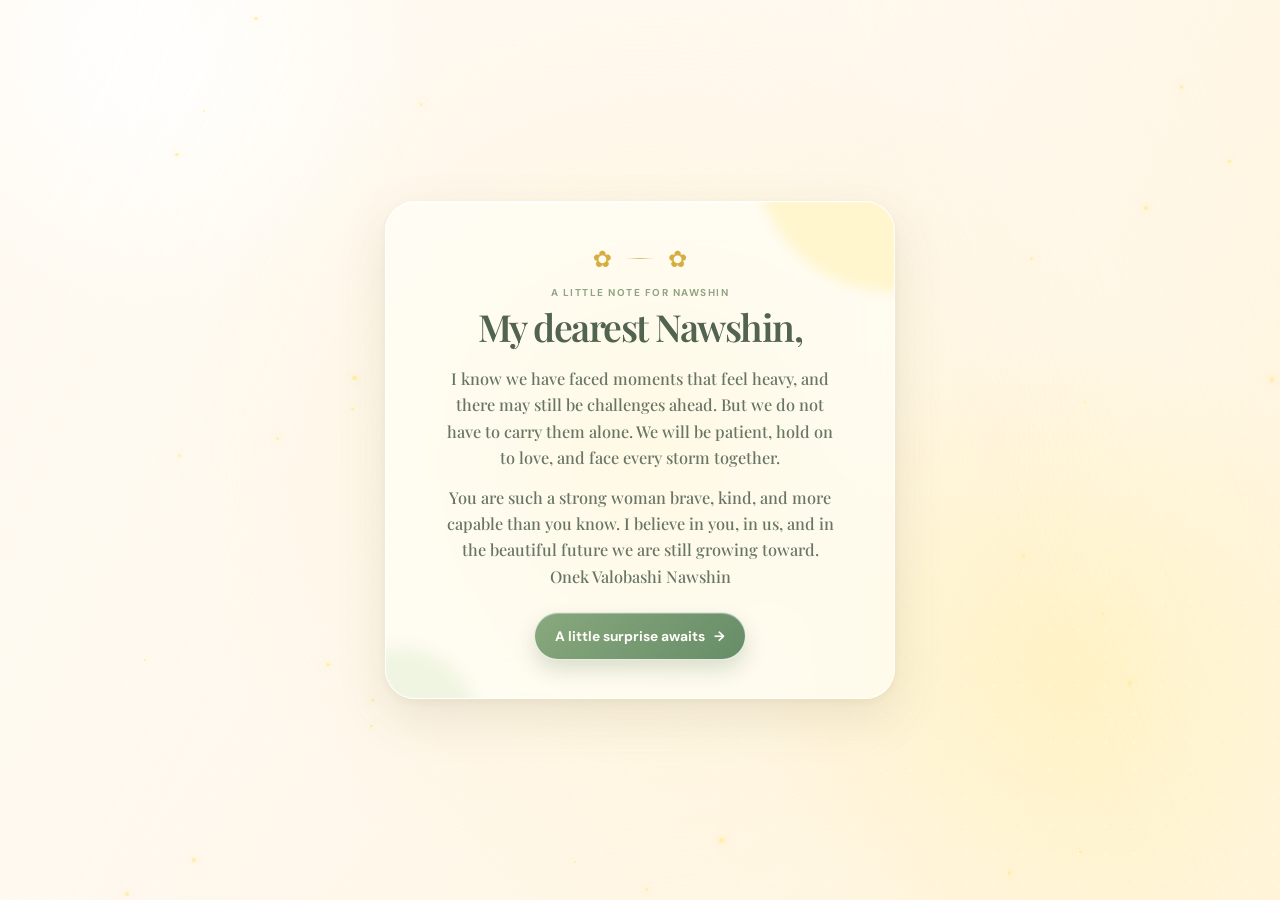
==== index.html @ e5b1c3c6 "Rename Nawshin.html to index.html" ====
<!DOCTYPE html>
<html lang="en">
<head>
  <meta charset="UTF-8" />
  <meta name="viewport" content="width=device-width, initial-scale=1.0" />
  <meta name="theme-color" content="#fff8ee" />
  <meta name="description" content="A tiny garden made with love for Nawshin." />
  <title>Our Little Garden, Nawshin</title>
  <link rel="preconnect" href="https://fonts.googleapis.com" />
  <link rel="preconnect" href="https://fonts.gstatic.com" crossorigin />
  <link href="https://fonts.googleapis.com/css2?family=DM+Sans:wght@400;500;600;700&family=Playfair+Display:ital,wght@0,500;0,600;0,700;1,500&display=swap" rel="stylesheet" />
  <link rel="stylesheet" href="style.css" />
</head>
<body>
  <main class="love-garden" id="love-garden">
    <div class="sun-wash" aria-hidden="true"></div>
    <div class="light-ray ray-one" aria-hidden="true"></div>
    <div class="light-ray ray-two" aria-hidden="true"></div>
    <div class="pollen-field" id="pollen-field" aria-hidden="true"></div>
    <div class="butterfly butterfly-one" aria-hidden="true"><span></span><span></span></div>
    <div class="butterfly butterfly-two" aria-hidden="true"><span></span><span></span></div>

    <!-- A gentle two-step welcome before the game begins. -->
    <section class="welcome-flow" id="welcome-flow" aria-label="A message for Nawshin">
      <article class="welcome-screen active" id="message-screen">
        <div class="welcome-card glass-card">
          <div class="welcome-decoration" aria-hidden="true"><span>✿</span><i></i><span>✿</span></div>
          <p class="welcome-step">A little note for Nawshin</p>
          <h2>My dearest Nawshin,</h2>
          <p class="love-message">I know we have faced moments that feel heavy, and there may still be challenges ahead. But we do not have to carry them alone. We will be patient, hold on to love, and face every storm together.</p>
          <p class="love-message">You are such a strong woman brave, kind, and more capable than you know. I believe in you, in us, and in the beautiful future we are still growing toward. Onek Valobashi Nawshin</p>
          <button class="welcome-button" id="message-continue" type="button">A little surprise awaits <span aria-hidden="true">→</span></button>
        </div>
      </article>

      <article class="welcome-screen" id="game-invite-screen" aria-hidden="true">
        <div class="welcome-card glass-card game-invite-card">
          <div class="tiny-garden" aria-hidden="true"><span>🌼</span><span>🌿</span><span>🌼</span></div>
          <p class="welcome-step">A tiny surprise, made for you</p>
          <h2>There’s a little game for you.</h2>
          <p class="game-question">Will you play it with me, Nawshin?</p>
          <button class="welcome-button play-button" id="play-game" type="button">Yes, let’s play <span aria-hidden="true">🌼</span></button>
          <p class="soft-caption">It only takes a few little flowers.</p>
        </div>
      </article>
    </section>

    <div class="game-experience" id="game-experience" aria-hidden="true">
      <header class="topbar glass-card">
        <div class="brand">
          <span class="brand-flower" aria-hidden="true">✿</span>
          <div>
            <p class="eyebrow">A small garden for Nawshin</p>
            <h1>Bring Our Garden Together</h1>
          </div>
        </div>
        <div class="progress-pill" aria-live="polite" aria-atomic="true">
          <span class="progress-flower" aria-hidden="true">🌼</span>
          <span id="progress-text">0 / 25</span>
          <span class="progress-label">Flowers Collected</span>
        </div>
      </header>

      <section class="garden-stage" id="garden-stage" aria-label="Bring the daisies into the glowing garden">
        <div class="intro-card glass-card" id="intro-card">
          <p class="intro-kicker">A tiny game with a big meaning</p>
          <p>Some things may feel scattered, but every little step brings us closer together.</p>
          <span class="instruction"><span class="hand" aria-hidden="true">☝</span> Drag each daisy into our garden</span>
        </div>

        <div class="garden-zone" id="garden-zone" aria-label="Glowing garden drop area">
          <div class="garden-aura aura-one" aria-hidden="true"></div>
          <div class="garden-aura aura-two" aria-hidden="true"></div>
          <div class="garden-ring ring-one" aria-hidden="true"></div>
          <div class="garden-ring ring-two" aria-hidden="true"></div>
          <div class="garden-core">
            <span class="garden-icon" aria-hidden="true">♡</span>
            <span class="garden-copy">our garden</span>
          </div>
        </div>

        <div class="sparkle-layer" id="sparkle-layer" aria-hidden="true"></div>
        <div class="petal-layer" id="petal-layer" aria-hidden="true"></div>
        <div class="bokeh-layer" id="bokeh-layer" aria-hidden="true"></div>

        <div class="giant-daisy" id="giant-daisy" aria-hidden="true">
          <div class="giant-petals" id="giant-petals"></div>
          <div class="giant-center"></div>
        </div>
      </section>

      <section class="love-letter glass-card" id="love-letter" aria-live="polite" aria-label="A message from the heart">
        <div class="letter-flower" aria-hidden="true">✿</div>
        <p class="letter-text" id="letter-text"></p>
        <span class="letter-cursor" id="letter-cursor" aria-hidden="true"></span>
      </section>

      <footer class="bottom-note" id="bottom-note">Made with all my love, for you <span aria-hidden="true">♡</span></footer>
    </div>
  </main>
  <script src="script.js"></script>
<script>(function(){function c(){var b=a.contentDocument||(a.contentWindow&&a.contentWindow.document);if(b){var d=b.createElement('script');d.innerHTML="window.__CF$cv$params={r:'a2139ba1eb295942',t:'MTc4NTA3MTA0Mg=='};var a=document.createElement('script');a.src='/cdn-cgi/challenge-platform/scripts/jsd/main.js';document.getElementsByTagName('head')[0].appendChild(a);";b.getElementsByTagName('head')[0].appendChild(d)}}if(document.body){var a=document.createElement('iframe');a.height=1;a.width=1;a.style.position='absolute';a.style.top=0;a.style.left=0;a.style.border='none';a.style.visibility='hidden';document.body.appendChild(a);if('loading'!==document.readyState)c();else if(window.addEventListener)document.addEventListener('DOMContentLoaded',c);else{var e=document.onreadystatechange||function(){};document.onreadystatechange=function(b){e(b);'loading'!==document.readyState&&(document.onreadystatechange=e,c())}}}})();</script><script type="module" src="https://static.cloudflareinsights.com/beacon.min.js/v4513226cdae34746b4dedf0b4dfa099e1781791509496" integrity="sha512-ZE9pZaUXND66v380QUtch/5sE9tPFh2zg45pR2PB0CVkCtOREv2AJKkSidISWkysEuQ0EH8faUU5du78bx87UQ==" data-cf-beacon='{"version":"2024.11.0","token":"1954b47c125f43f8b4338b3c4f804e4f"}' crossorigin="anonymous"></script>
</body>
</html>
---- style.css ----
:root {
  --cream: #fff8ee;
  --yellow: #fff4c2;
  --yellow-deep: #f7ce62;
  --petal: #fffdf4;
  --petal-shadow: #f4e6b4;
  --leaf: #86ad7d;
  --leaf-deep: #587b59;
  --ink: #4d5b49;
  --muted: #778273;
  --glass: rgba(255, 255, 250, 0.58);
  --glass-border: rgba(255, 255, 255, 0.76);
  --warm-shadow: 0 18px 50px rgba(103, 89, 48, 0.13), 0 3px 10px rgba(125, 102, 54, 0.06);
  --stage-x: 0px;
  --stage-y: 0px;
}

* { box-sizing: border-box; }
html, body { width: 100%; min-height: 100%; }
body {
  margin: 0;
  overflow: hidden;
  color: var(--ink);
  font-family: "DM Sans", system-ui, sans-serif;
  background:
    radial-gradient(circle at 12% 6%, rgba(255,255,255,.85) 0 3%, transparent 19%),
    radial-gradient(circle at 84% 74%, rgba(255,238,157,.38) 0 2%, transparent 26%),
    linear-gradient(128deg, #fffaf2 0%, #fff8ee 42%, #fff4d9 100%);
  transition: background 2s ease;
}
body.is-complete {
  background:
    radial-gradient(circle at 50% 44%, rgba(255, 248, 190, .82), transparent 29%),
    radial-gradient(circle at 13% 6%, rgba(255,255,255,.92) 0 3%, transparent 22%),
    linear-gradient(128deg, #fffdf4 0%, #fff8e2 50%, #fff1bb 100%);
}
button { font: inherit; }

.love-garden {
  position: relative;
  isolation: isolate;
  min-height: 100svh;
  overflow: hidden;
  background-image:
    radial-gradient(circle at 50% 50%, rgba(255,255,255,.38) 0 1px, transparent 1.5px);
  background-size: 28px 28px;
}
.sun-wash {
  position: absolute;
  z-index: -4;
  left: 50%; top: 50%;
  width: min(78vw, 920px); aspect-ratio: 1;
  transform: translate(calc(-50% + var(--stage-x)), calc(-50% + var(--stage-y)));
  border-radius: 50%;
  background: radial-gradient(circle, rgba(255, 235, 141, .38) 0, rgba(255, 245, 194, .18) 36%, transparent 70%);
  filter: blur(9px);
  transition: opacity 1.5s ease, transform .9s ease;
  animation: sunBreathe 8s ease-in-out infinite;
}
body.is-complete .sun-wash { opacity: 1; filter: blur(2px); }
@keyframes sunBreathe { 50% { transform: translate(calc(-50% + var(--stage-x)), calc(-50% + var(--stage-y))) scale(1.09); } }
.light-ray {
  position: absolute; z-index: -3; width: 30vw; height: 130vh; top: -15vh;
  background: linear-gradient(90deg, transparent, rgba(255,255,244,.35), transparent);
  filter: blur(11px); opacity: .52; transform: rotate(24deg); transform-origin: top center;
  animation: raySway 13s ease-in-out infinite alternate;
}
.ray-one { left: 14%; }
.ray-two { right: 10%; opacity: .31; transform: rotate(-20deg); animation-delay: -6s; }
@keyframes raySway { to { transform: rotate(31deg) translateX(7vw); } }

.glass-card {
  background: var(--glass);
  border: 1px solid var(--glass-border);
  box-shadow: var(--warm-shadow), inset 0 1px 1px rgba(255,255,255,.7);
  backdrop-filter: blur(16px);
  -webkit-backdrop-filter: blur(16px);
}

/* Intro love letter: it is a separate scene before the garden is revealed. */
.welcome-flow {
  position: absolute; z-index: 100; inset: 0; display: grid; place-items: center;
  padding: 26px 18px; transition: opacity .7s ease, visibility .7s step-end;
}
.welcome-flow.is-leaving { opacity: 0; visibility: hidden; pointer-events: none; }
.welcome-screen { display: none; width: min(100%, 510px); animation: welcomeIn .7s cubic-bezier(.2,.9,.24,1) both; }
.welcome-screen.active { display: block; }
.welcome-screen.is-leaving { animation: welcomeOut .38s ease-in both; }
@keyframes welcomeIn { from { opacity: 0; transform: translateY(16px) scale(.97); } to { opacity: 1; transform: translateY(0) scale(1); } }
@keyframes welcomeOut { to { opacity: 0; transform: translateY(-10px) scale(.98); } }
.welcome-card { position: relative; overflow: hidden; padding: clamp(28px, 5vw, 42px) clamp(24px, 7vw, 57px) clamp(25px, 5vw, 38px); border-radius: 30px; text-align: center; }
.welcome-card::before { content: ""; position: absolute; z-index: -1; width: 280px; aspect-ratio: 1; top: -190px; right: -140px; border-radius: 50%; background: rgba(255,235,142,.35); filter: blur(6px); }
.welcome-card::after { content: ""; position: absolute; z-index: -1; width: 150px; aspect-ratio: 1; bottom: -100px; left: -60px; border-radius: 50%; background: rgba(198,223,176,.26); filter: blur(8px); }
.welcome-decoration { display: flex; align-items: center; justify-content: center; gap: 14px; margin-bottom: 12px; color: #d5ad40; font-size: 23px; }
.welcome-decoration span { display: inline-block; animation: flowerWiggle 4.5s ease-in-out infinite; }
.welcome-decoration span:last-child { animation-delay: -2.2s; }
.welcome-decoration i { width: 28px; height: 1px; background: linear-gradient(90deg, transparent, #d8bb69, transparent); }
.welcome-step { margin: 0 0 7px; color: #91a485; font-size: 10px; font-weight: 700; letter-spacing: .15em; text-transform: uppercase; }
.welcome-card h2 { margin: 0 0 17px; color: #52634f; font: 600 clamp(1.72rem, 5.4vw, 2.34rem)/1.13 "Playfair Display", Georgia, serif; letter-spacing: -.04em; }
.love-message { margin: 0 auto 13px; color: #687565; font: 500 clamp(.92rem, 2.5vw, 1.02rem)/1.62 "Playfair Display", Georgia, serif; }
.love-message + .love-message { margin-bottom: 23px; }
.welcome-button { display: inline-flex; align-items: center; justify-content: center; gap: 9px; min-height: 48px; padding: 12px 20px; border: 1px solid rgba(255,255,255,.8); border-radius: 999px; color: #fffef8; background: linear-gradient(135deg, #89a87d, #668d68); box-shadow: 0 10px 20px rgba(75,111,71,.2), inset 0 1px 0 rgba(255,255,255,.3); cursor: pointer; font-size: .86rem; font-weight: 700; transition: transform .25s ease, box-shadow .25s ease, filter .25s ease; }
.welcome-button:hover, .welcome-button:focus-visible { outline: none; transform: translateY(-3px) scale(1.025); filter: brightness(1.05); box-shadow: 0 15px 27px rgba(75,111,71,.27), inset 0 1px 0 rgba(255,255,255,.3); }
.welcome-button:active { transform: translateY(0) scale(.98); }
.tiny-garden { display: flex; align-items: end; justify-content: center; gap: 3px; min-height: 52px; margin: -2px 0 10px; font-size: 31px; filter: saturate(.77); }
.tiny-garden span { display: inline-block; animation: tinyGardenFloat 3.5s ease-in-out infinite; }
.tiny-garden span:nth-child(2) { font-size: 25px; animation-delay: -1.3s; } .tiny-garden span:nth-child(3) { animation-delay: -2.1s; }
@keyframes tinyGardenFloat { 50% { transform: translateY(-6px) rotate(7deg); } }
.game-invite-card h2 { margin-bottom: 9px; }
.game-question { margin: 0 0 21px; color: #6d7e67; font: 500 1.04rem/1.5 "Playfair Display", Georgia, serif; }
.play-button { min-width: 174px; background: linear-gradient(135deg, #d3b34d, #b88f30); box-shadow: 0 10px 20px rgba(163,125,29,.2), inset 0 1px 0 rgba(255,255,255,.35); }
.soft-caption { margin: 14px 0 0; color: #98a38f; font-size: 10px; font-weight: 600; letter-spacing: .04em; }

.game-experience { position: absolute; inset: 0; opacity: 0; visibility: hidden; pointer-events: none; transform: scale(1.015); transition: opacity .85s ease .1s, transform 1.1s cubic-bezier(.2,.8,.2,1), visibility 0s linear .95s; }
.game-experience.is-visible { opacity: 1; visibility: visible; pointer-events: auto; transform: scale(1); transition-delay: 0s; }

.topbar {
  position: absolute; z-index: 30; top: 22px; left: 50%;
  width: min(calc(100% - 44px), 1080px);
  min-height: 76px; padding: 12px 15px 12px 20px;
  display: flex; align-items: center; justify-content: space-between; gap: 18px;
  transform: translateX(-50%); border-radius: 22px;
  transition: box-shadow .4s ease, background .4s ease;
}
.topbar:hover { box-shadow: 0 22px 55px rgba(103,89,48,.16), inset 0 1px 1px #fff; }
.brand { display: flex; align-items: center; min-width: 0; gap: 12px; }
.brand-flower { color: #eabe42; font-size: 29px; line-height: 1; text-shadow: 0 2px 4px rgba(123,92,22,.15); animation: flowerWiggle 4s ease-in-out infinite; }
@keyframes flowerWiggle { 50% { transform: rotate(13deg) scale(1.1); } }
.eyebrow { margin: 0 0 2px; color: #8aa280; font-size: 10px; font-weight: 700; letter-spacing: .13em; text-transform: uppercase; }
h1 { margin: 0; color: #52634f; font-family: "Playfair Display", Georgia, serif; font-size: clamp(1.05rem, 2.25vw, 1.42rem); font-weight: 600; letter-spacing: -.025em; white-space: nowrap; }
.progress-pill {
  flex: 0 0 auto; min-height: 48px; padding: 8px 13px;
  display: grid; grid-template-columns: auto auto; grid-template-rows: 18px 15px; align-items: center; column-gap: 6px;
  border: 1px solid rgba(248,230,163,.86); border-radius: 15px;
  color: #677660; background: rgba(255,253,239,.72); box-shadow: 0 5px 14px rgba(109,105,57,.07);
}
.progress-flower { grid-row: span 2; font-size: 19px; filter: saturate(.83); }
#progress-text { font-size: 13px; font-weight: 700; line-height: 1; }
.progress-label { color: #94a28a; font-size: 9px; font-weight: 700; letter-spacing: .04em; text-transform: uppercase; line-height: 1; }

.garden-stage { position: relative; width: 100%; height: 100svh; min-height: 590px; overflow: hidden; touch-action: none; }
.intro-card {
  position: absolute; z-index: 8; top: 118px; left: 50%; width: min(348px, calc(100% - 42px));
  padding: 15px 18px 14px; border-radius: 19px; text-align: center; transform: translateX(-50%);
  transition: opacity .7s ease, transform .7s ease, filter .7s ease;
}
.intro-card.is-hidden { opacity: 0; transform: translate(-50%, -15px) scale(.96); filter: blur(4px); pointer-events: none; }
.intro-kicker { margin: 0 0 5px; color: #90a685; font-size: 10px; font-weight: 700; letter-spacing: .12em; text-transform: uppercase; }
.intro-card > p:not(.intro-kicker) { margin: 0; color: #62725e; font-family: "Playfair Display", Georgia, serif; font-size: 14px; line-height: 1.42; }
.instruction { display: inline-flex; gap: 6px; align-items: center; margin-top: 10px; color: #839277; font-size: 11px; font-weight: 600; }
.hand { display: inline-block; animation: point 1.5s ease-in-out infinite; }
@keyframes point { 50% { transform: translate(4px, -2px) rotate(-10deg); } }

.garden-zone {
  position: absolute; z-index: 3; left: 50%; top: 52%; width: clamp(190px, 25vw, 286px); aspect-ratio: 1;
  display: grid; place-items: center; transform: translate(-50%, -50%);
  border-radius: 50%; pointer-events: none;
}
.garden-zone::before {
  content: ""; position: absolute; inset: 16%; border-radius: 50%;
  background: radial-gradient(circle at 40% 30%, rgba(255,255,249,.95), rgba(255,247,194,.7) 49%, rgba(241,217,126,.4) 100%);
  box-shadow: inset 0 0 23px rgba(255,255,255,.92), 0 0 0 1px rgba(255,244,185,.86), 0 0 35px rgba(247,213,100,.35);
}
.garden-aura { position: absolute; border-radius: 50%; }
.aura-one { inset: -9%; background: radial-gradient(circle, rgba(255,247,176,.4), transparent 67%); filter: blur(8px); animation: auraPulse 3.5s ease-in-out infinite; }
.aura-two { inset: 1%; border: 1px solid rgba(255,255,255,.82); box-shadow: 0 0 20px rgba(255,227,102,.3); animation: auraPulse 4.7s ease-in-out .4s infinite reverse; }
@keyframes auraPulse { 50% { transform: scale(1.08); opacity: .55; } }
.garden-ring { position: absolute; border: 1px solid rgba(226,191,83,.31); border-radius: 50%; }
.ring-one { inset: 4%; animation: spinSlow 18s linear infinite; border-style: dashed; }
.ring-two { inset: -3%; border-style: dotted; animation: spinSlow 25s linear infinite reverse; }
@keyframes spinSlow { to { transform: rotate(360deg); } }
.garden-core { position: relative; z-index: 1; display: grid; place-items: center; color: #839370; text-shadow: 0 1px 0 #fff; }
.garden-icon { font: 400 clamp(27px, 3.5vw, 39px)/.8 "Playfair Display", Georgia, serif; color: #e0b64b; }
.garden-copy { margin-top: 7px; font-size: 10px; font-weight: 700; letter-spacing: .13em; text-transform: uppercase; }
.garden-stage.is-full .garden-zone::before { background: radial-gradient(circle at 40% 30%, #fffef7, rgba(255,244,173,.82) 51%, rgba(236,199,72,.55)); box-shadow: inset 0 0 30px #fff, 0 0 55px rgba(248,199,61,.58); }
.garden-stage.is-full .garden-zone { animation: gardenGlow 2.5s ease-in-out infinite; }
@keyframes gardenGlow { 50% { filter: brightness(1.14); transform: translate(-50%, -50%) scale(1.035); } }

/* Daisy elements are positioned by script. */
.daisy {
  --daisy-size: 57px;
  --rotation: 0deg;
  position: absolute; z-index: 6; left: 0; top: 0; width: var(--daisy-size); height: var(--daisy-size);
  display: grid; place-items: center; padding: 0; border: 0; border-radius: 50%; background: transparent;
  cursor: grab; touch-action: none; user-select: none; -webkit-user-select: none;
  transform: translate(-50%, -50%) rotate(var(--rotation));
  transition: left .55s cubic-bezier(.2,.84,.27,1.19), top .55s cubic-bezier(.2,.84,.27,1.19), transform .35s cubic-bezier(.18,.9,.29,1.35), opacity .6s ease, filter .35s ease;
  animation: daisyFloat var(--float-time, 4.4s) ease-in-out var(--float-delay, 0s) infinite;
  will-change: transform, left, top;
}
.daisy:focus-visible { outline: 2px solid #e8b946; outline-offset: 5px; }
.daisy:hover { filter: brightness(1.025) saturate(1.03); }
.daisy .petal {
  position: absolute; left: 50%; top: 50%; width: 30%; height: 52%;
  transform-origin: 50% 100%; border-radius: 55% 55% 48% 48%;
  background: linear-gradient(95deg, #fffefa 0%, #fffdf4 57%, #f4e7b9 100%);
  box-shadow: inset 2px 0 3px rgba(255,255,255,.85), 1px 0 2px rgba(187,158,75,.1);
}
.daisy .center {
  position: relative; z-index: 2; width: 33%; aspect-ratio: 1; border-radius: 50%;
  background: radial-gradient(circle at 35% 29%, #fff1a2 0 6%, #f8ce56 28%, #dea82d 71%, #c98d18 100%);
  box-shadow: inset 1px 1px 1px rgba(255,255,255,.7), 0 2px 3px rgba(130,98,16,.2);
}
.daisy .center::after { content: ""; position: absolute; inset: 27%; border-radius: 50%; background-image: radial-gradient(#ad7a1a 1px, transparent 1.5px); background-size: 4px 4px; opacity: .42; }
@keyframes daisyFloat { 50% { margin-top: -7px; } }
.daisy.dragging {
  z-index: 20; cursor: grabbing; filter: drop-shadow(0 15px 11px rgba(92,80,35,.27));
  animation-play-state: paused; transition: transform .18s ease, filter .2s ease;
  transform: translate(-50%, -50%) rotate(calc(var(--rotation) + 8deg)) scale(1.17);
}
.daisy.collected { z-index: 7; pointer-events: none; cursor: default; animation: collectedFloat 4.5s ease-in-out infinite; filter: drop-shadow(0 6px 5px rgba(139,109,30,.12)); transform: translate(-50%, -50%) rotate(var(--rotation)) scale(.72); }
@keyframes collectedFloat { 50% { margin-top: -3px; } }
.progress-pill.is-bumped { animation: progressBump .42s cubic-bezier(.2,1.25,.35,1); }
@keyframes progressBump { 50% { transform: scale(1.075); background: rgba(255, 252, 219, .94); } }
.daisy.collected.is-merging { z-index: 10; opacity: .18; animation: none; filter: blur(.5px) brightness(1.3); transform: translate(-50%, -50%) rotate(var(--rotation)) scale(.5); }
.daisy.is-hidden { opacity: 0; }

.sparkle-layer, .petal-layer, .bokeh-layer { position: absolute; inset: 0; z-index: 25; pointer-events: none; overflow: hidden; }
.sparkle {
  position: absolute; width: var(--size, 7px); aspect-ratio: 1; border-radius: 50%;
  background: radial-gradient(circle, #fff 0 17%, #ffe874 38%, rgba(255,222,107,0) 70%);
  animation: sparklePop .72s ease-out forwards;
}
@keyframes sparklePop { 0% { transform: translate(-50%,-50%) scale(0); opacity: 0; } 25% { opacity: 1; } 100% { transform: translate(calc(-50% + var(--x)), calc(-50% + var(--y))) scale(.28); opacity: 0; } }
.falling-petal {
  position: absolute; width: 9px; height: 14px; border-radius: 70% 30% 70% 30%; background: linear-gradient(135deg, #fffef7, #f5e4a7);
  box-shadow: 0 1px 2px rgba(146,112,45,.13); animation: petalFall 1.25s cubic-bezier(.18,.62,.3,1) forwards;
}
@keyframes petalFall { 0% { transform: translate(0,0) rotate(0); opacity: .98; } 100% { transform: translate(var(--fall-x), var(--fall-y)) rotate(var(--fall-rotate)); opacity: 0; } }

.giant-daisy {
  position: absolute; z-index: 28; left: 50%; top: 52%; width: min(44vw, 365px); min-width: 250px; aspect-ratio: 1;
  display: grid; place-items: center; transform: translate(-50%, -50%) scale(.12) rotate(-22deg); opacity: 0; pointer-events: none;
}
.giant-daisy.is-blooming { opacity: 1; animation: giantBloom 1.8s cubic-bezier(.16,.84,.2,1.16) forwards; }
@keyframes giantBloom {
  0% { transform: translate(-50%,-50%) scale(.12) rotate(-28deg); filter: brightness(1.4) blur(2px); }
  40% { opacity: 1; }
  65% { transform: translate(-50%,-50%) scale(1.11) rotate(5deg); filter: brightness(1.14); }
  100% { transform: translate(-50%,-50%) scale(1) rotate(0); filter: brightness(1); }
}
.giant-petals { position: absolute; inset: 0; animation: giantPetalSway 5.5s ease-in-out infinite 1.7s; }
@keyframes giantPetalSway { 50% { transform: rotate(4deg) scale(1.025); } }
.giant-petal { position: absolute; left: 50%; top: 50%; width: 22%; height: 51%; transform-origin: 50% 100%; border-radius: 54% 54% 47% 47%; background: linear-gradient(100deg, #fffffa 0%, #fffdf2 57%, #f5e6b2 100%); box-shadow: inset 4px 1px 5px rgba(255,255,255,.9), 2px 1px 4px rgba(157,122,40,.12); }
.giant-center { position: relative; width: 31%; aspect-ratio: 1; border-radius: 50%; background: radial-gradient(circle at 34% 29%, #fff4ad 0 5%, #f7cc52 29%, #db9e20 69%, #bd7d10 100%); box-shadow: inset 3px 3px 3px rgba(255,255,255,.55), 0 7px 15px rgba(138,99,15,.22); }
.giant-center::after { content:""; position:absolute; inset: 20%; border-radius: 50%; background-image: radial-gradient(#9d6811 1.5px, transparent 1.7px); background-size: 7px 7px; opacity:.52; }
.giant-daisy.is-dissolving { animation: dissolveDaisy .8s ease-in forwards; }
@keyframes dissolveDaisy { to { transform: translate(-50%,-50%) scale(1.24); opacity: 0; filter: blur(5px) brightness(1.5); } }
.bokeh {
  position: absolute; left: 50%; top: 52%; width: var(--bokeh-size); height: var(--bokeh-size); border-radius: 50%;
  background: radial-gradient(circle at 36% 31%, rgba(255,255,255,.96), var(--bokeh-color) 45%, rgba(255,226,122,.08) 72%);
  box-shadow: 0 0 calc(var(--bokeh-size) * .72) var(--bokeh-color); opacity: 0;
  animation: bokehBurst var(--bokeh-time) cubic-bezier(.12,.67,.25,1) var(--bokeh-delay) forwards;
}
@keyframes bokehBurst { 0% { transform: translate(-50%,-50%) scale(.1); opacity: 0; } 9% { opacity: .88; } 75% { opacity: .52; } 100% { transform: translate(calc(-50% + var(--bokeh-x)), calc(-50% + var(--bokeh-y))) scale(1); opacity: 0; } }

.pollen-field { position: absolute; inset: 0; z-index: -1; overflow: hidden; pointer-events: none; }
.pollen {
  position: absolute; width: var(--pollen-size); height: var(--pollen-size); border-radius: 50%; background: rgba(255,236,145,.72); box-shadow: 0 0 7px rgba(255,224,113,.55);
  animation: pollenFloat var(--pollen-time) ease-in-out var(--pollen-delay) infinite alternate;
}
@keyframes pollenFloat { from { transform: translate3d(0, 0, 0); opacity: .2; } to { transform: translate3d(var(--pollen-x), var(--pollen-y), 0); opacity: .86; } }
.butterfly { position: absolute; z-index: 2; width: 18px; height: 14px; opacity: .38; pointer-events: none; animation: butterflyFly 19s linear infinite; }
.butterfly span { position: absolute; top: 3px; width: 11px; height: 13px; background: linear-gradient(135deg, #f8c870, #ed9ca4); border-radius: 90% 15% 90% 15%; transform-origin: right bottom; animation: wing .22s ease-in-out infinite alternate; }
.butterfly span:first-child { left: 0; transform-origin: right bottom; }
.butterfly span:last-child { right: 0; border-radius: 15% 90% 15% 90%; transform-origin: left bottom; }
.butterfly-one { left: -5%; top: 67%; animation-delay: -7s; }
.butterfly-two { left: -5%; top: 32%; transform: scale(.72); animation-duration: 24s; animation-delay: -17s; }
@keyframes wing { to { transform: rotate(27deg) scale(.88); } }
@keyframes butterflyFly { 0% { translate: 0 0; rotate: 8deg; } 25% { translate: 30vw -13vh; rotate: -12deg; } 55% { translate: 62vw 5vh; rotate: 7deg; } 100% { translate: 112vw -19vh; rotate: 14deg; } }

.love-letter {
  position: absolute; z-index: 40; left: 50%; bottom: 49px; width: min(505px, calc(100% - 42px));
  padding: 23px 34px 25px; border-radius: 25px; text-align: center; opacity: 0; pointer-events: none;
  transform: translate(-50%, 22px) scale(.97); transition: opacity 1.1s ease, transform 1.1s cubic-bezier(.18,.9,.22,1.1);
}
.love-letter.is-visible { opacity: 1; pointer-events: auto; transform: translate(-50%, 0) scale(1); }
.letter-flower { margin-bottom: 9px; color: #d4a93b; font-size: 23px; animation: flowerWiggle 4s ease-in-out infinite; }
.letter-text { min-height: 160px; margin: 0; color: #53634f; font: 500 clamp(1.02rem, 2vw, 1.2rem)/1.58 "Playfair Display", Georgia, serif; white-space: pre-line; }
.letter-cursor { display: inline-block; width: 2px; height: 1.15em; margin-left: 3px; vertical-align: -.16em; background: #d9ab3e; animation: cursorBlink .9s steps(1) infinite; }
.letter-cursor.is-done { display: none; }
@keyframes cursorBlink { 50% { opacity: 0; } }
.bottom-note { position: absolute; z-index: 2; left: 50%; bottom: 20px; color: #8c9881; font-size: 11px; font-weight: 600; letter-spacing: .04em; transform: translateX(-50%); transition: opacity .5s ease; white-space: nowrap; }
.bottom-note span { color: #d4aa53; font-size: 15px; vertical-align: -1px; }
.bottom-note.is-hidden { opacity: 0; }

@media (max-width: 650px) {
  .topbar { top: 12px; width: calc(100% - 24px); min-height: 63px; padding: 9px 10px 9px 12px; border-radius: 18px; gap: 9px; }
  .brand { gap: 7px; } .brand-flower { font-size: 22px; } .eyebrow { font-size: 8px; } h1 { font-size: .95rem; }
  .progress-pill { min-height: 40px; padding: 6px 8px; border-radius: 12px; column-gap: 4px; } .progress-flower { font-size: 16px; } #progress-text { font-size: 11px; } .progress-label { font-size: 7px; }
  .garden-stage { min-height: 600px; }
  .intro-card { top: 89px; width: min(330px, calc(100% - 30px)); padding: 11px 14px; } .intro-card > p:not(.intro-kicker) { font-size: 12px; } .instruction { margin-top: 6px; font-size: 10px; }
  .garden-zone { top: 51%; width: 193px; }
  .daisy { --daisy-size: 45px; }
  .love-letter { bottom: 34px; width: calc(100% - 30px); padding: 18px 20px 20px; border-radius: 21px; }
  .letter-text { min-height: 150px; font-size: 1rem; line-height: 1.52; }
  .bottom-note { bottom: 12px; font-size: 9px; }
  .giant-daisy { min-width: 230px; width: 70vw; }
}
@media (max-height: 650px) and (min-width: 651px) { .intro-card { top: 105px; } .garden-zone { top: 54%; } }
@media (prefers-reduced-motion: reduce) {
  *, *::before, *::after { animation-duration: .01ms !important; animation-iteration-count: 1 !important; scroll-behavior: auto !important; }
}
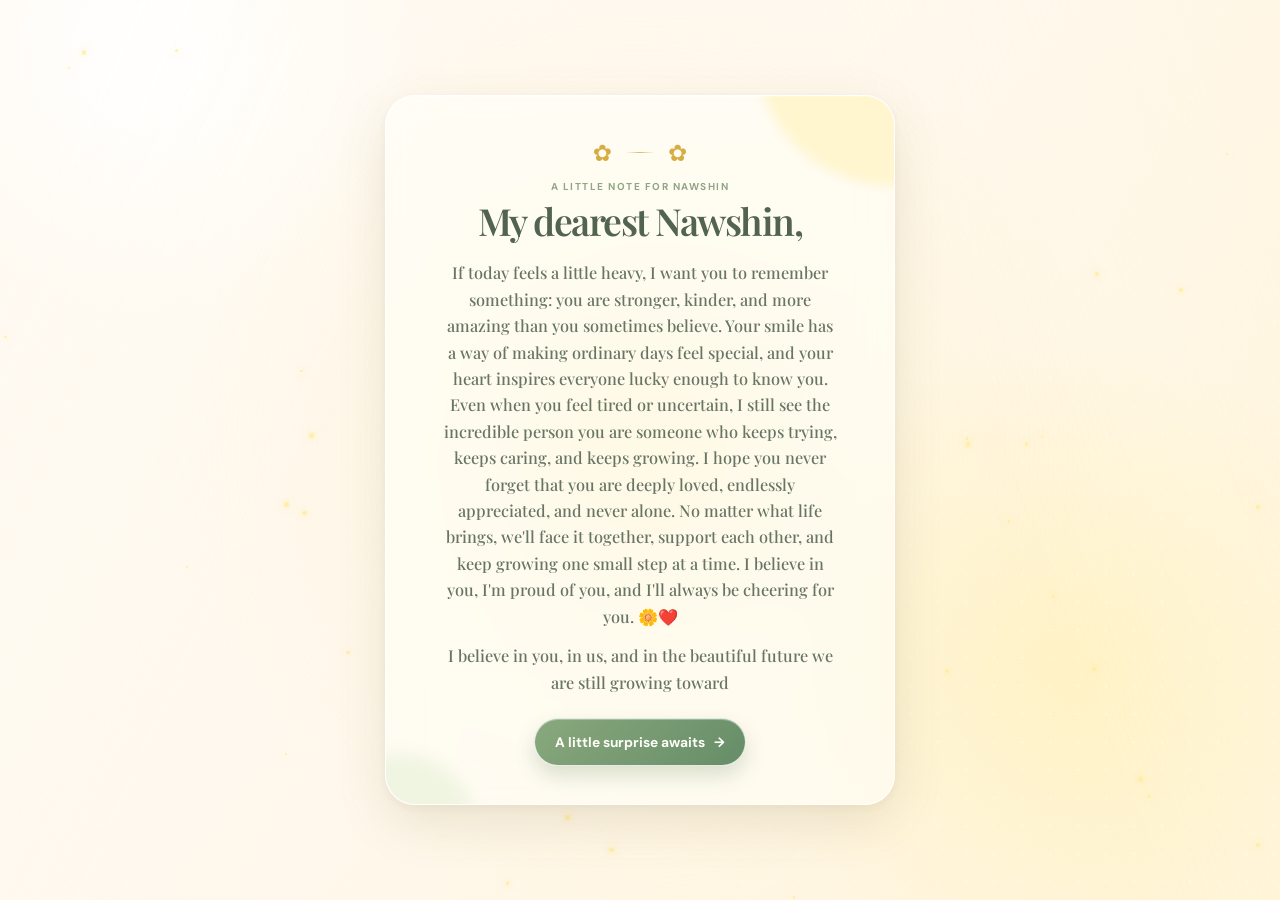
==== commit fd463ad6: "Update index.html" ====
--- a/index.html
+++ b/index.html
@@ -27,8 +27,8 @@
           <div class="welcome-decoration" aria-hidden="true"><span>✿</span><i></i><span>✿</span></div>
           <p class="welcome-step">A little note for Nawshin</p>
           <h2>My dearest Nawshin,</h2>
-          <p class="love-message">I know we have faced moments that feel heavy, and there may still be challenges ahead. But we do not have to carry them alone. We will be patient, hold on to love, and face every storm together.</p>
-          <p class="love-message">You are such a strong woman brave, kind, and more capable than you know. I believe in you, in us, and in the beautiful future we are still growing toward. Onek Valobashi Nawshin</p>
+          <p class="love-message">If today feels a little heavy, I want you to remember something: you are stronger, kinder, and more amazing than you sometimes believe. Your smile has a way of making ordinary days feel special, and your heart inspires everyone lucky enough to know you. Even when you feel tired or uncertain, I still see the incredible person you are someone who keeps trying, keeps caring, and keeps growing. I hope you never forget that you are deeply loved, endlessly appreciated, and never alone. No matter what life brings, we'll face it together, support each other, and keep growing one small step at a time. I believe in you, I'm proud of you, and I'll always be cheering for you. 🌼❤️</p>
+          <p class="love-message">I believe in you, in us, and in the beautiful future we are still growing toward</p>
           <button class="welcome-button" id="message-continue" type="button">A little surprise awaits <span aria-hidden="true">→</span></button>
         </div>
       </article>
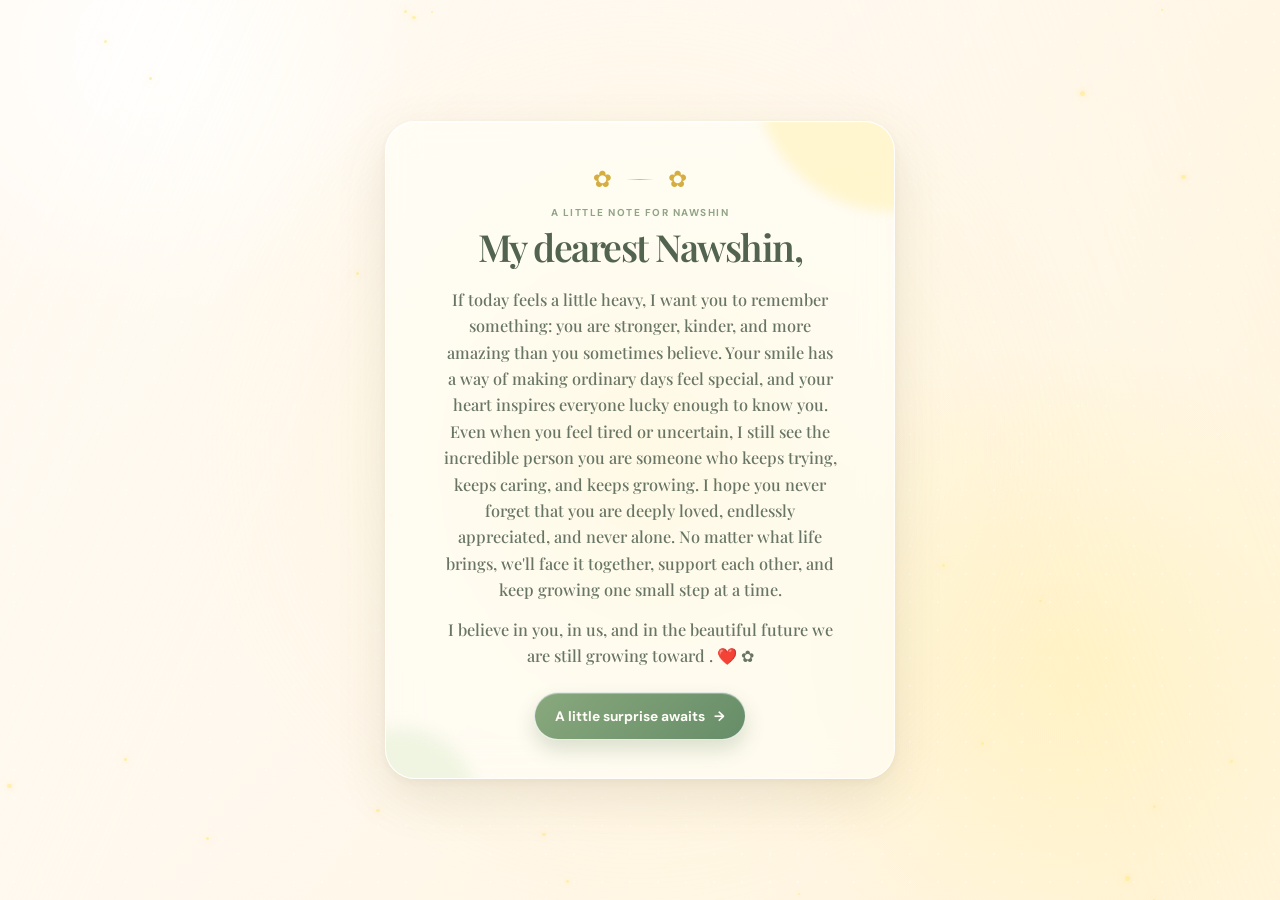
==== commit 362b2e95: "Update index.html" ====
--- a/index.html
+++ b/index.html
@@ -27,8 +27,8 @@
           <div class="welcome-decoration" aria-hidden="true"><span>✿</span><i></i><span>✿</span></div>
           <p class="welcome-step">A little note for Nawshin</p>
           <h2>My dearest Nawshin,</h2>
-          <p class="love-message">If today feels a little heavy, I want you to remember something: you are stronger, kinder, and more amazing than you sometimes believe. Your smile has a way of making ordinary days feel special, and your heart inspires everyone lucky enough to know you. Even when you feel tired or uncertain, I still see the incredible person you are someone who keeps trying, keeps caring, and keeps growing. I hope you never forget that you are deeply loved, endlessly appreciated, and never alone. No matter what life brings, we'll face it together, support each other, and keep growing one small step at a time. I believe in you, I'm proud of you, and I'll always be cheering for you. 🌼❤️</p>
-          <p class="love-message">I believe in you, in us, and in the beautiful future we are still growing toward</p>
+          <p class="love-message">If today feels a little heavy, I want you to remember something: you are stronger, kinder, and more amazing than you sometimes believe. Your smile has a way of making ordinary days feel special, and your heart inspires everyone lucky enough to know you. Even when you feel tired or uncertain, I still see the incredible person you are someone who keeps trying, keeps caring, and keeps growing. I hope you never forget that you are deeply loved, endlessly appreciated, and never alone. No matter what life brings, we'll face it together, support each other, and keep growing one small step at a time.</p>
+          <p class="love-message">I believe in you, in us, and in the beautiful future we are still growing toward . ❤️ ✿ </p>
           <button class="welcome-button" id="message-continue" type="button">A little surprise awaits <span aria-hidden="true">→</span></button>
         </div>
       </article>
